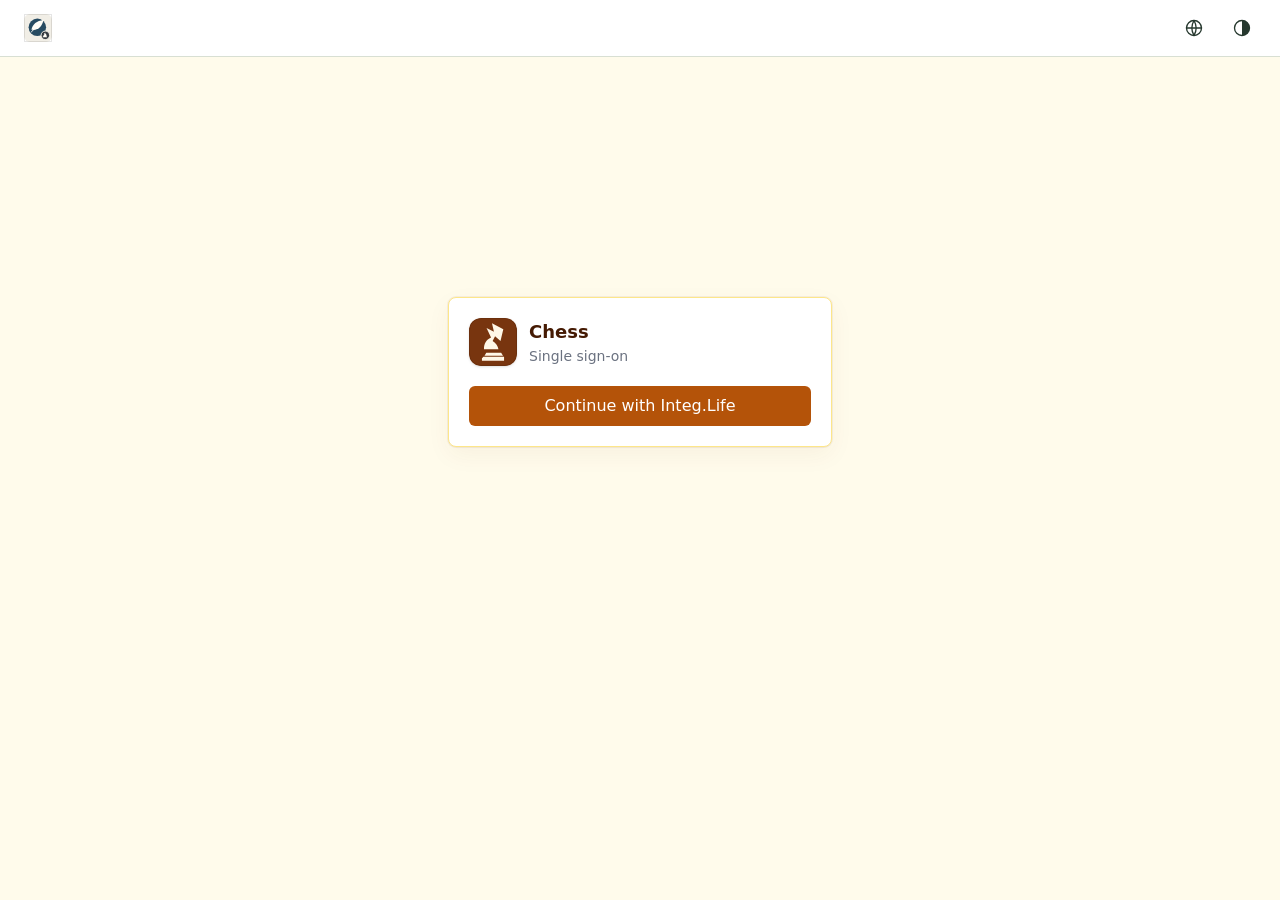
==== play/index.html @ ebdeef00 "Updates" ====
<!doctype html>
<html lang="zh-CN">
  <head>
    <meta charset="UTF-8" />
    <link rel="icon" type="image/svg+xml" href="/favicon.svg" />
    <meta name="viewport" content="width=device-width, initial-scale=1.0" />
    <title>国际象棋</title>
      <meta name="description" content="Learn and play chess with courses, Stockfish, analysis, online matches and synced games." />
    <meta property="og:title" content="Chess · 国际象棋 — Integ.Life" />
    <meta property="og:description" content="Learn and play chess with courses, Stockfish, analysis, online matches and synced games." />
    <meta property="og:type" content="website" />
    <meta property="og:url" content="https://chess.integ.life/play/" />
    <meta property="og:image" content="https://chess.integ.life/og.png" />
    <meta property="og:image:width" content="1200" />
    <meta property="og:image:height" content="630" />
    <meta property="og:image:alt" content="Chess · 国际象棋 — Integ.Life" />
    <meta name="twitter:card" content="summary_large_image" />
    <meta name="twitter:title" content="Chess · 国际象棋 — Integ.Life" />
    <meta name="twitter:description" content="Learn and play chess with courses, Stockfish, analysis, online matches and synced games." />
    <meta name="twitter:image" content="https://chess.integ.life/og.png" />
    <link rel="canonical" href="https://chess.integ.life/play/" />
  <script type="module" crossorigin src="/assets/index-NCYFwEwM.js"></script>
  <link rel="stylesheet" crossorigin href="/assets/index-BeKsIeHi.css">
<link rel="manifest" href="/manifest.webmanifest"></head>
  <body>
    <div id="root"></div>
  </body>
</html>
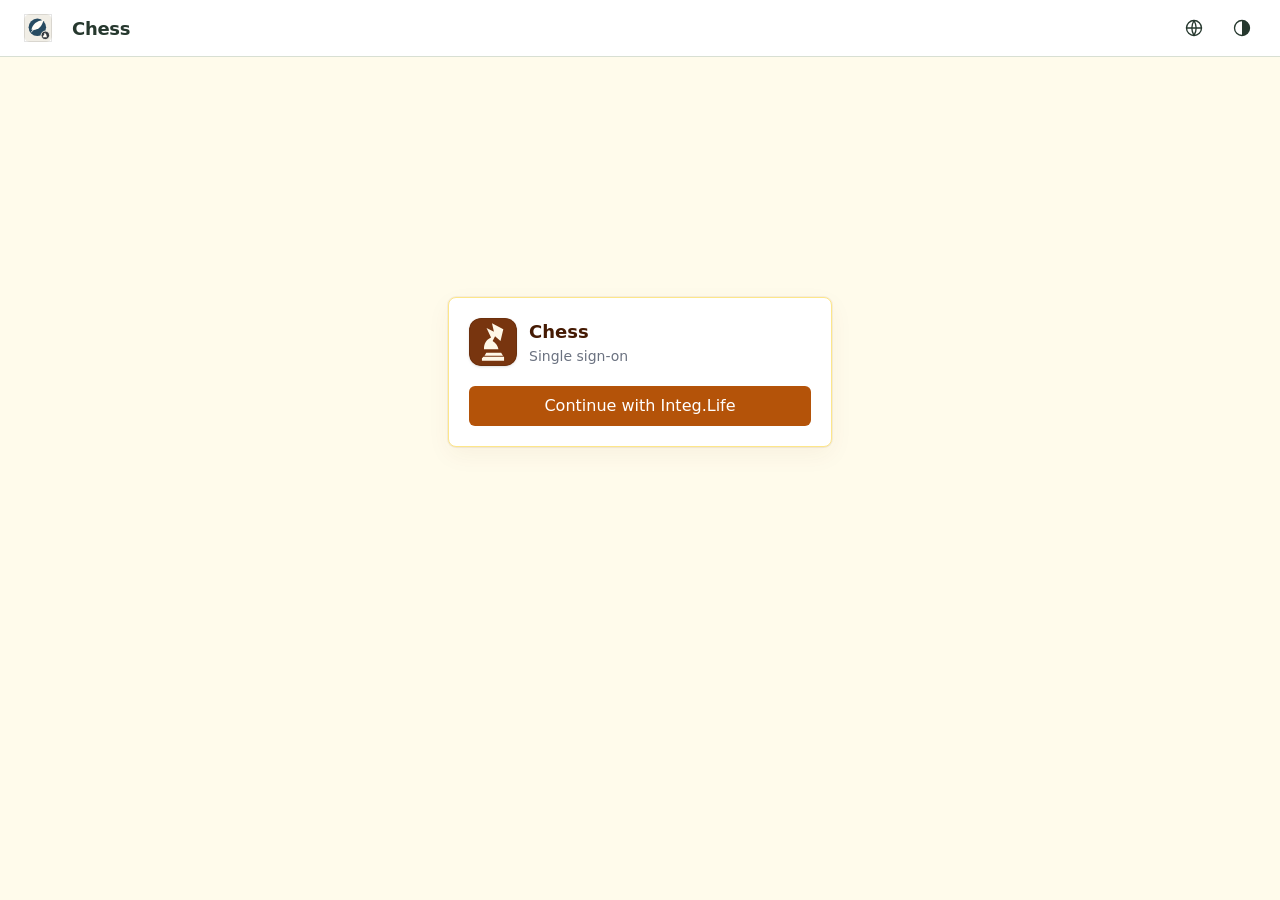
==== commit b9ac77cd: "Updates" ====
--- a/play/index.html
+++ b/play/index.html
@@ -4,7 +4,7 @@
     <meta charset="UTF-8" />
     <link rel="icon" type="image/svg+xml" href="/favicon.svg" />
     <meta name="viewport" content="width=device-width, initial-scale=1.0" />
-    <title>国际象棋</title>
+    <title>Chess · 国际象棋 — Integ.Life</title>
       <meta name="description" content="Learn and play chess with courses, Stockfish, analysis, online matches and synced games." />
     <meta property="og:title" content="Chess · 国际象棋 — Integ.Life" />
     <meta property="og:description" content="Learn and play chess with courses, Stockfish, analysis, online matches and synced games." />
@@ -19,8 +19,8 @@
     <meta name="twitter:description" content="Learn and play chess with courses, Stockfish, analysis, online matches and synced games." />
     <meta name="twitter:image" content="https://chess.integ.life/og.png" />
     <link rel="canonical" href="https://chess.integ.life/play/" />
-  <script type="module" crossorigin src="/assets/index-NCYFwEwM.js"></script>
-  <link rel="stylesheet" crossorigin href="/assets/index-BeKsIeHi.css">
+  <script type="module" crossorigin src="/assets/index-DFtF62nG.js"></script>
+  <link rel="stylesheet" crossorigin href="/assets/index-BUC5uH-h.css">
 <link rel="manifest" href="/manifest.webmanifest"></head>
   <body>
     <div id="root"></div>
